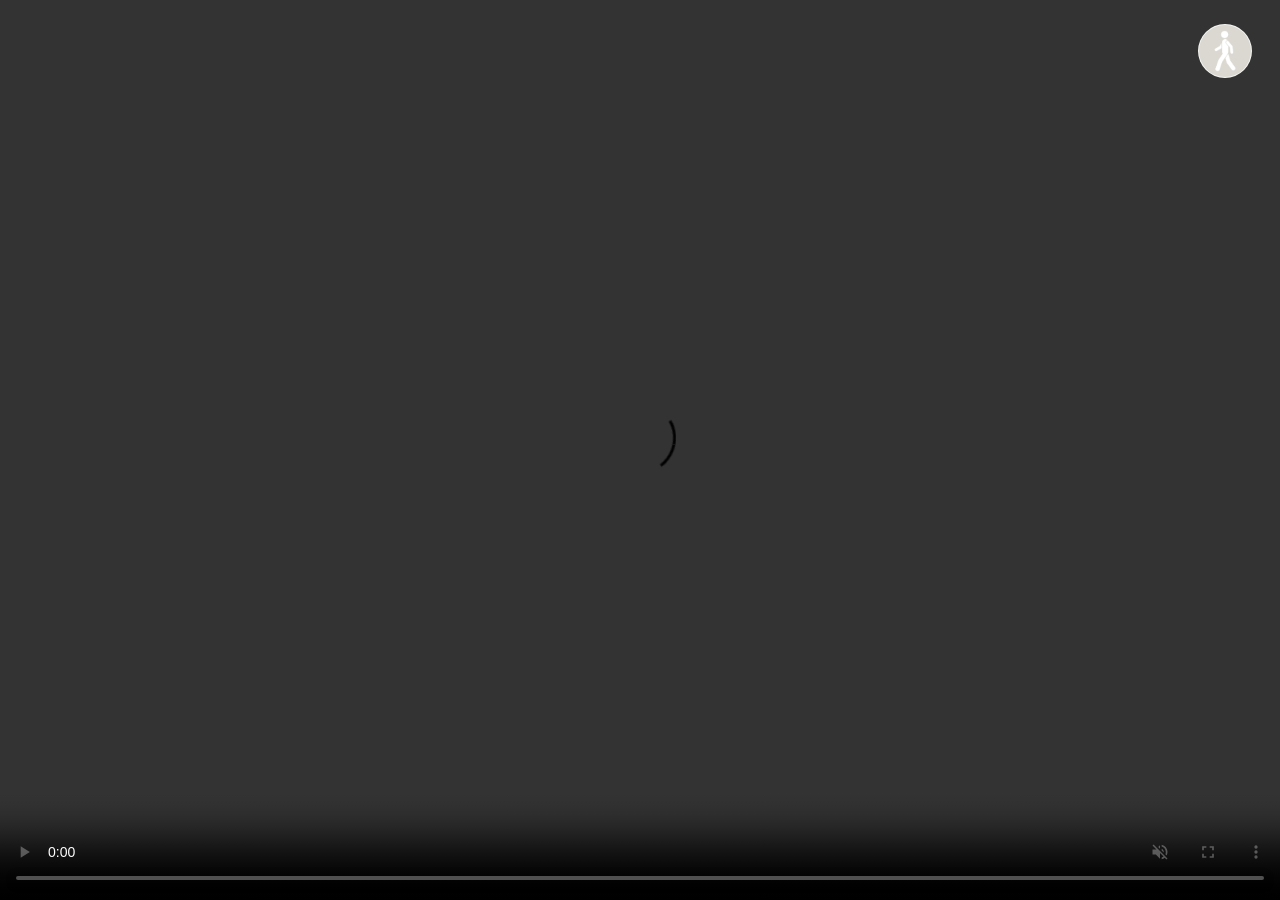
==== about.html @ 6ac32b7f "1" ====
<!DOCTYPE html>
<html lang="en">
<head>
  <meta charset="UTF-8">
  <meta name="viewport" content="width=device-width, initial-scale=1">
  <title>ABOUT — Little Figures, Big City</title>
  <link rel="stylesheet" href="about.css">
</head>

<body>
  <main class="about-page">
    <video class="poster-video" autoplay muted loop playsinline controls>
      <source src="videos/poster.mp4" type="video/mp4">
      Your browser does not support video.
    </video>

    <a class="home-logo" href="index.html" aria-label="Back to home">
      <img src="images/walk.png" alt="">
    </a>
  </main>
</body>
</html>
---- about.css ----
* {
  box-sizing: border-box;
}

html,
body {
  width: 100%;
  height: 100%;
  margin: 0;
  overflow: hidden;
  background: #111;
}

.about-page {
  position: fixed;
  inset: 0;
  overflow: hidden;
}

.poster-video {
  position: absolute;
  inset: 0;
  width: 100%;
  height: 100%;
  object-fit: contain;
  background: #111;
}

.home-logo {
  position: absolute;
  z-index: 2;
  top: 24px;
  right: 28px;
  display: block;
  width: 54px;
  height: 54px;
  padding: 5px;
  border: 1px solid rgba(255, 255, 255, 0.75);
  border-radius: 50%;
  background: rgba(255, 253, 244, 0.82);
}

.home-logo img {
  display: block;
  width: 100%;
  height: 100%;
  object-fit: contain;
}

@media (max-width: 650px) {
  .home-logo {
    top: 16px;
    right: 16px;
    width: 46px;
    height: 46px;
  }
}
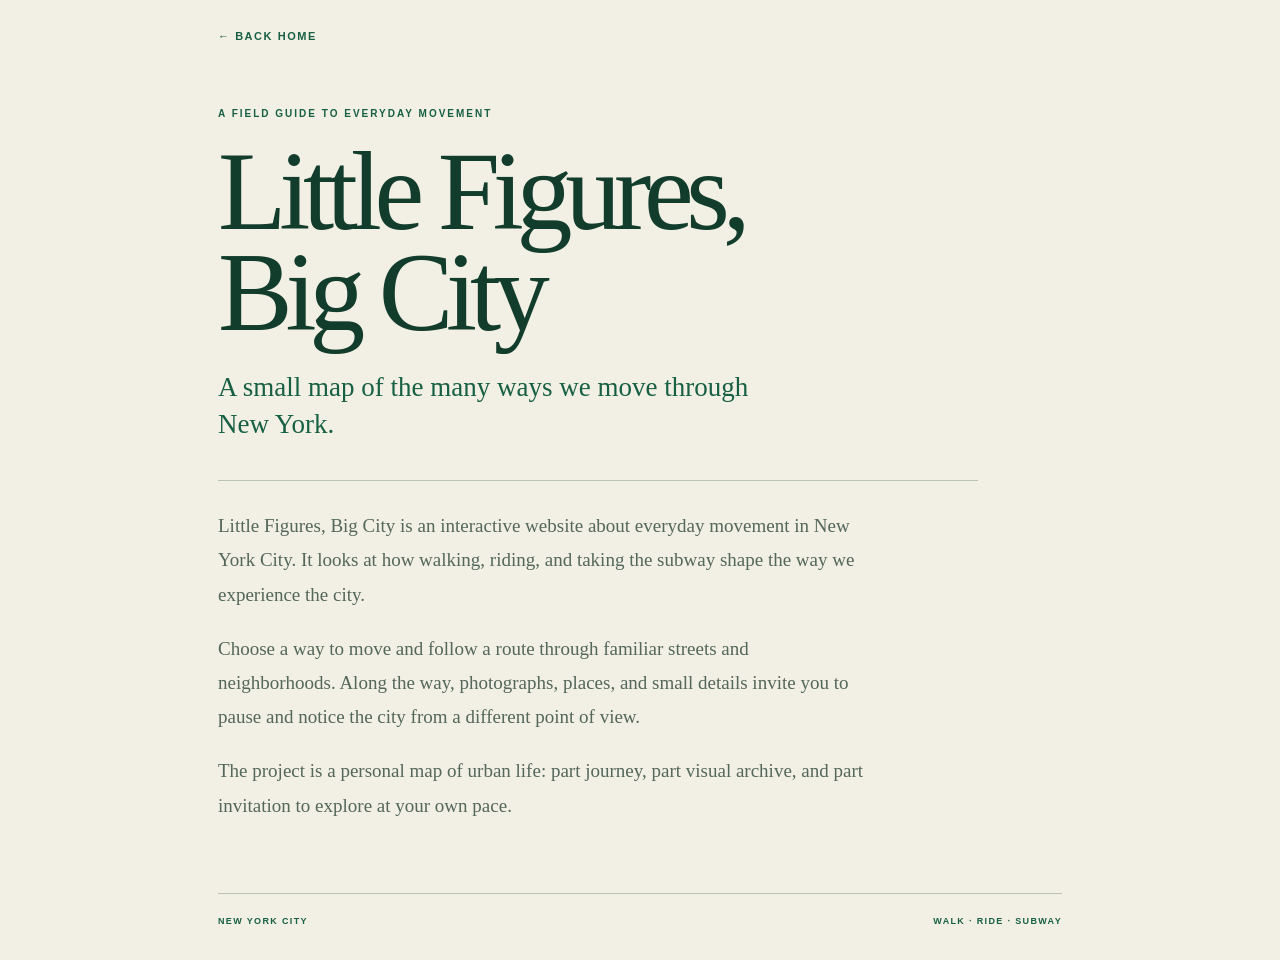
==== commit b709c475: "3" ====
--- a/about.html
+++ b/about.html
@@ -6,17 +6,41 @@
   <title>ABOUT — Little Figures, Big City</title>
   <link rel="stylesheet" href="about.css">
 </head>
-
 <body>
   <main class="about-page">
-    <video class="poster-video" autoplay muted loop playsinline controls>
-      <source src="videos/poster.mp4" type="video/mp4">
-      Your browser does not support video.
-    </video>
+    <a class="home-link" href="index.html">← BACK HOME</a>
 
-    <a class="home-logo" href="index.html" aria-label="Back to home">
-      <img src="images/walk.png" alt="">
-    </a>
+    <header class="page-heading">
+      <p class="eyebrow">A FIELD GUIDE TO EVERYDAY MOVEMENT</p>
+      <h1>Little Figures,<br>Big City</h1>
+      <p class="intro">
+        A small map of the many ways we move through New York.
+      </p>
+    </header>
+
+    <section class="about-copy" aria-label="About this website">
+      <p>
+        Little Figures, Big City is an interactive website about everyday movement
+        in New York City. It looks at how walking, riding, and taking the subway
+        shape the way we experience the city.
+      </p>
+
+      <p>
+        Choose a way to move and follow a route through familiar streets and
+        neighborhoods. Along the way, photographs, places, and small details
+        invite you to pause and notice the city from a different point of view.
+      </p>
+
+      <p>
+        The project is a personal map of urban life: part journey, part visual
+        archive, and part invitation to explore at your own pace.
+      </p>
+    </section>
+
+    <footer class="page-footer">
+      <span>NEW YORK CITY</span>
+      <span>WALK · RIDE · SUBWAY</span>
+    </footer>
   </main>
 </body>
 </html>
--- a/about.css
+++ b/about.css
@@ -1,57 +1,121 @@
+:root {
+  --paper: #f2efe4;
+  --ink: #123d2d;
+  --green: #176044;
+  --muted: #53675a;
+  --line: #b9c4b6;
+}
+
 * {
   box-sizing: border-box;
 }
 
 html,
 body {
-  width: 100%;
-  height: 100%;
+  min-height: 100%;
   margin: 0;
-  overflow: hidden;
-  background: #111;
+}
+
+body {
+  color: var(--ink);
+  background: var(--paper);
+  font-family: Georgia, "Times New Roman", serif;
 }
 
 .about-page {
-  position: fixed;
-  inset: 0;
-  overflow: hidden;
+  position: relative;
+  display: flex;
+  flex-direction: column;
+  width: min(100%, 1100px);
+  min-height: 100svh;
+  margin: 0 auto;
+  padding: clamp(90px, 12vh, 140px) clamp(25px, 10vw, 130px) 34px;
 }
 
-.poster-video {
+.home-link {
   position: absolute;
-  inset: 0;
-  width: 100%;
-  height: 100%;
-  object-fit: contain;
-  background: #111;
+  top: 30px;
+  left: clamp(25px, 10vw, 130px);
+  color: var(--green);
+  font-family: Arial, Helvetica, sans-serif;
+  font-size: 11px;
+  font-weight: 800;
+  letter-spacing: 0.14em;
+  text-decoration: none;
 }
 
-.home-logo {
-  position: absolute;
-  z-index: 2;
-  top: 24px;
-  right: 28px;
-  display: block;
-  width: 54px;
-  height: 54px;
-  padding: 5px;
-  border: 1px solid rgba(255, 255, 255, 0.75);
-  border-radius: 50%;
-  background: rgba(255, 253, 244, 0.82);
+.home-link:hover {
+  text-decoration: underline;
+  text-underline-offset: 5px;
 }
 
-.home-logo img {
-  display: block;
-  width: 100%;
-  height: 100%;
-  object-fit: contain;
+.page-heading {
+  max-width: 760px;
+  padding-bottom: 36px;
+  border-bottom: 1px solid var(--line);
 }
 
-@media (max-width: 650px) {
-  .home-logo {
-    top: 16px;
-    right: 16px;
-    width: 46px;
-    height: 46px;
+.eyebrow {
+  margin: 0 0 22px;
+  color: var(--green);
+  font-family: Arial, Helvetica, sans-serif;
+  font-size: 10px;
+  font-weight: 800;
+  letter-spacing: 0.2em;
+}
+
+h1 {
+  margin: 0;
+  font-size: clamp(56px, 10vw, 112px);
+  font-weight: 400;
+  line-height: 0.9;
+  letter-spacing: -0.065em;
+}
+
+.intro {
+  max-width: 540px;
+  margin: 26px 0 0;
+  color: var(--green);
+  font-size: clamp(19px, 2.5vw, 27px);
+  line-height: 1.4;
+}
+
+.about-copy {
+  max-width: 650px;
+  padding: 28px 0 50px;
+}
+
+.about-copy p {
+  margin: 0 0 20px;
+  color: var(--muted);
+  font-size: clamp(16px, 1.7vw, 19px);
+  line-height: 1.8;
+}
+
+.page-footer {
+  display: flex;
+  justify-content: space-between;
+  gap: 16px;
+  margin-top: auto;
+  padding-top: 22px;
+  border-top: 1px solid var(--line);
+  color: var(--green);
+  font-family: Arial, Helvetica, sans-serif;
+  font-size: 9px;
+  font-weight: 800;
+  letter-spacing: 0.15em;
+}
+
+@media (max-width: 600px) {
+  .about-page {
+    padding-top: 100px;
+  }
+
+  .home-link {
+    top: 25px;
+  }
+
+  .page-footer {
+    flex-direction: column;
   }
 }
